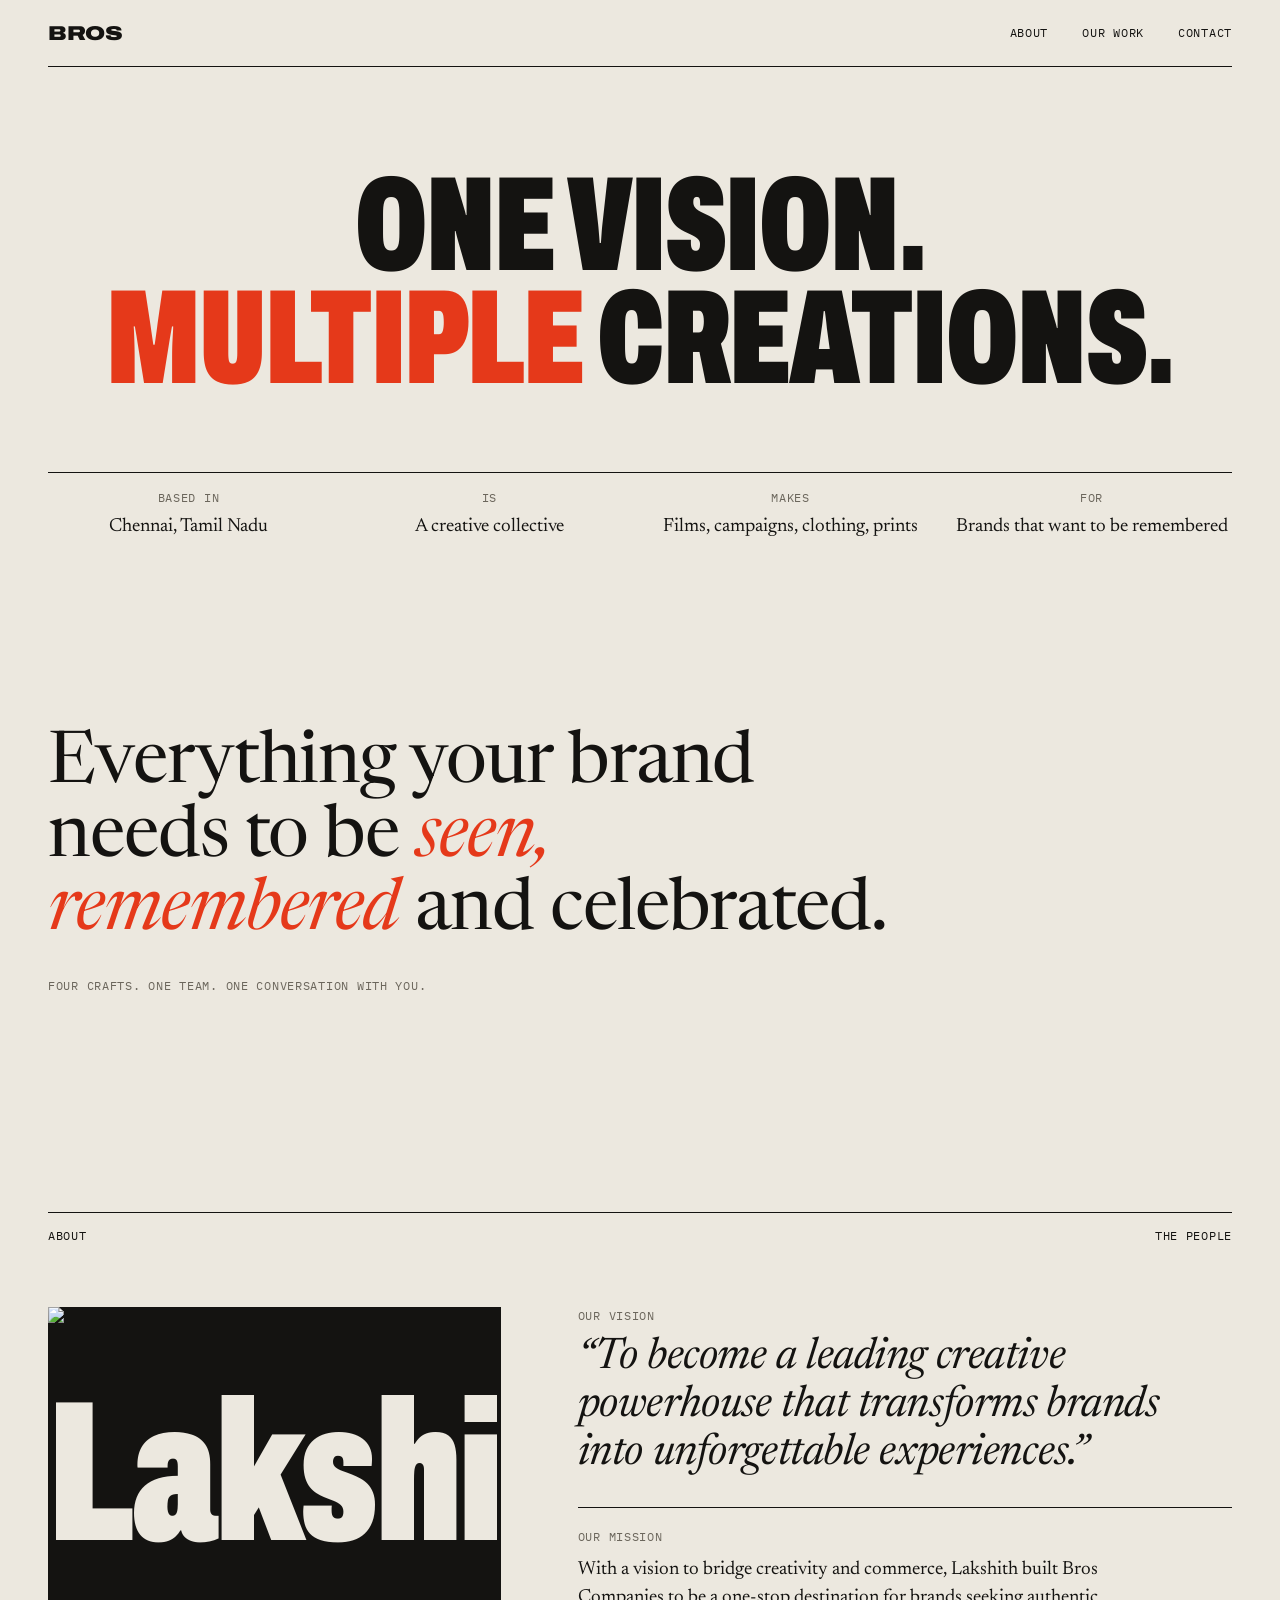
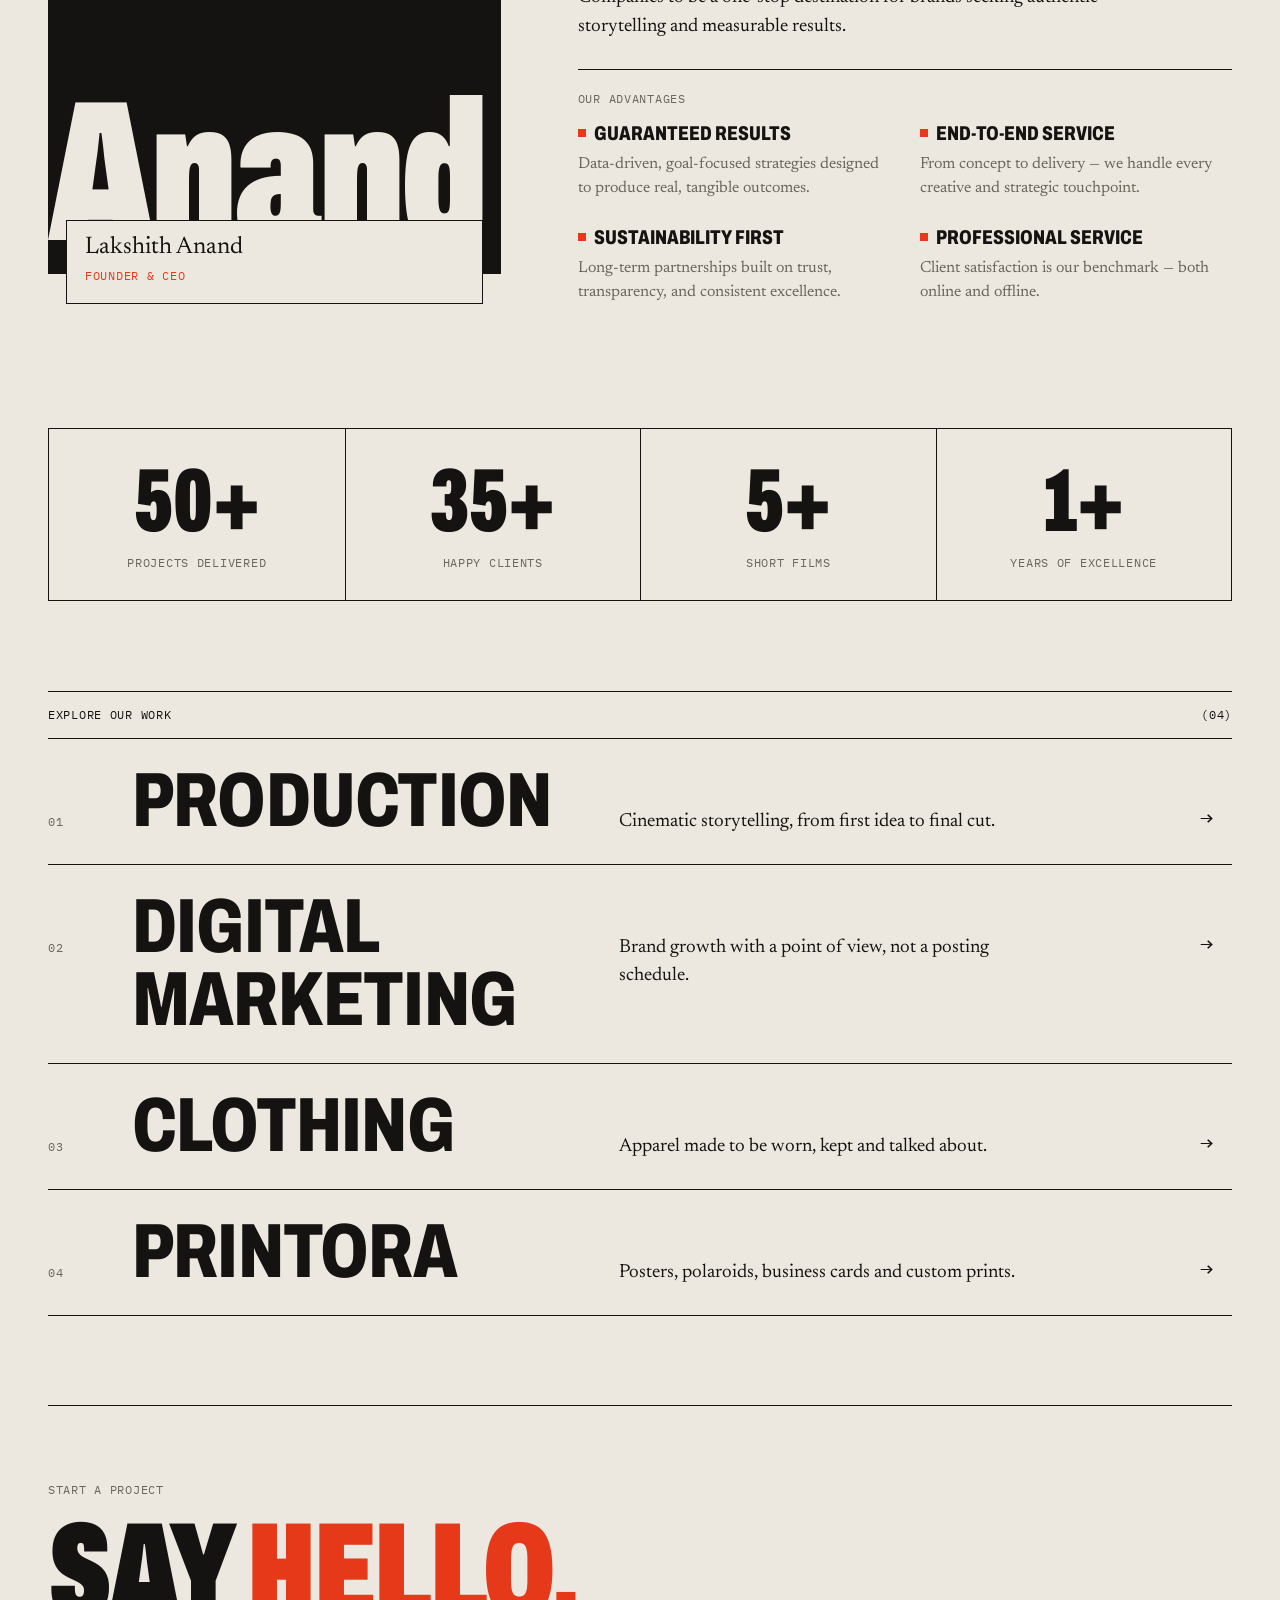
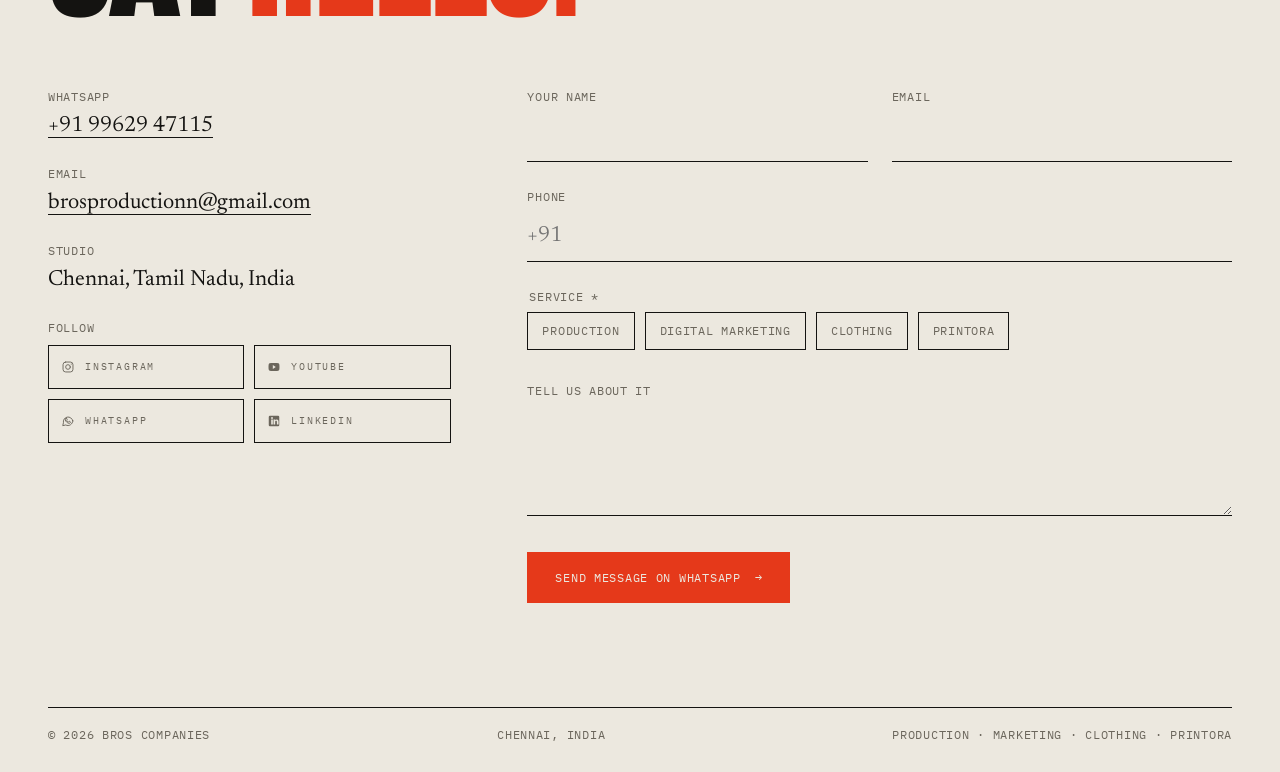
==== index.html @ 53634e50 "Add files via upload" ====
<!DOCTYPE html>
<html lang="en">
<head>
<meta charset="utf-8">
<meta name="viewport" content="width=device-width, initial-scale=1, viewport-fit=cover">
<title>Bros Companies — One Vision. Multiple Creations.</title>
<link rel="preconnect" href="https://fonts.googleapis.com">
<link href="https://fonts.googleapis.com/css2?family=Archivo:wdth,wght@62..125,500..900&family=IBM+Plex+Mono:wght@400;500&family=Newsreader:ital,wght@0,400;1,400&display=swap" rel="stylesheet">
<link rel="stylesheet" href="style.css">
<script src="main.js"></script>
</head>
<body>
<div class="wrap">
  <header>
    <a class="logo" href="#top">BROS</a>
    <nav class="mono">
      <a href="#about">About</a>
      <a href="#work">Our work</a>
      <a href="#contact">Contact</a>
    </nav>
  </header>



  <section class="hero" id="top">
    <h1>One vision.<br><em>Multiple</em> creations.</h1>
    <div class="meta">
      <p><span class="mono">Based in</span>Chennai, Tamil Nadu</p>
      <p><span class="mono">Is</span>A creative collective</p>
      <p><span class="mono">Makes</span>Films, campaigns, clothing, prints</p>
      <p><span class="mono">For</span>Brands that want to be remembered</p>
    </div>
  </section>

  <section class="statement">
    <p>Everything your brand needs to be <i>seen, remembered</i> and celebrated.</p>
    <span class="mono">Four crafts. One team. One conversation with you.</span>
  </section>

  <section class="about" id="about">
    <div class="sec-head mono"><span>About</span><span>The people</span></div>
    <div class="ab-grid">
      <figure class="photo">
        <div class="img"><img src="images/lakshith.jpeg" alt="Lakshith Anand" loading="lazy"></div>
        <figcaption><b>Lakshith Anand</b><span class="mono">Founder &amp; CEO</span></figcaption>
      </figure>
      <div>
        <span class="ab-label mono">Our vision</span>
        <p class="vision">“To become a leading creative powerhouse that transforms brands into unforgettable experiences.”</p>
        <div class="ab-block">
          <span class="ab-label mono">Our mission</span>
          <p>With a vision to bridge creativity and commerce, Lakshith built Bros Companies to be a one-stop destination for brands seeking authentic storytelling and measurable results.</p>
        </div>
        <div class="ab-block">
          <span class="ab-label mono">Our advantages</span>
          <ul class="adv">
            <li><h4>Guaranteed results</h4><p>Data-driven, goal-focused strategies designed to produce real, tangible outcomes.</p></li>
            <li><h4>End-to-end service</h4><p>From concept to delivery — we handle every creative and strategic touchpoint.</p></li>
            <li><h4>Sustainability first</h4><p>Long-term partnerships built on trust, transparency, and consistent excellence.</p></li>
            <li><h4>Professional service</h4><p>Client satisfaction is our benchmark — both online and offline.</p></li>
          </ul>
        </div>
      </div>
    </div>
    <div class="stats">
      <div><b>50+</b><span class="mono">Projects delivered</span></div>
      <div><b>35+</b><span class="mono">Happy clients</span></div>
      <div><b>5+</b><span class="mono">Short films</span></div>
      <div><b>1+</b><span class="mono">Years of excellence</span></div>
    </div>
  </section>

  <section id="work" style="padding-bottom:clamp(40px,7vw,90px)">
    <div class="sec-head mono"><span>Explore our work</span><span>(04)</span></div>
    <ul class="index">
      <li><a class="row" href="production.html"><span class="n mono">01</span><h3>Production</h3><p>Cinematic storytelling, from first idea to final cut.</p><span class="arr">→</span></a></li>
      <li><a class="row" href="marketing.html"><span class="n mono">02</span><h3>Digital Marketing</h3><p>Brand growth with a point of view, not a posting schedule.</p><span class="arr">→</span></a></li>
      <li><a class="row" href="#contact"><span class="n mono">03</span><h3>Clothing</h3><p>Apparel made to be worn, kept and talked about.</p><span class="arr">→</span></a></li>
      <li><a class="row" href="#contact"><span class="n mono">04</span><h3>Printora</h3><p>Posters, polaroids, business cards and custom prints.</p><span class="arr">→</span></a></li>
    </ul>
  </section>

  <section class="contact" id="contact">
    <span class="mono" style="color:var(--mute)">Start a project</span>
    <h2>Say <em>hello.</em></h2>
    <div class="c-grid">
      <div class="c-info">
        <dl>
          <dt class="mono">WhatsApp</dt>
          <dd><a href="https://wa.me/919962947115">+91 99629 47115</a></dd>
          <dt class="mono">Email</dt>
          <dd><a href="mailto:brosproductionn@gmail.com">brosproductionn@gmail.com</a></dd>
          <dt class="mono">Studio</dt>
          <dd>Chennai, Tamil Nadu, India</dd>
          <dt class="mono">Follow</dt>
          <dd class="soc">
            <a href="#contact"><svg aria-hidden="true" viewBox="0 0 24 24"><rect x="3.5" y="3.5" width="17" height="17" rx="4.5"/><circle cx="12" cy="12" r="4"/><circle class="icon-fill" cx="17.6" cy="6.8" r="1"/></svg><span>Instagram</span></a>
            <a href="#contact"><svg aria-hidden="true" viewBox="0 0 24 24"><path class="icon-fill" d="M21 7.2a2.3 2.3 0 0 0-1.6-1.6C18 5.2 12 5.2 12 5.2s-6 0-7.4.4A2.3 2.3 0 0 0 3 7.2C2.6 8.6 2.6 12 2.6 12s0 3.4.4 4.8a2.3 2.3 0 0 0 1.6 1.6c1.4.4 7.4.4 7.4.4s6 0 7.4-.4a2.3 2.3 0 0 0 1.6-1.6c.4-1.4.4-4.8.4-4.8s0-3.4-.4-4.8Z"/><path class="icon-cutout" d="m10 15.5 5-3.5-5-3.5v7Z"/></svg><span>YouTube</span></a>
            <a href="https://wa.me/919962947115"><svg aria-hidden="true" viewBox="0 0 24 24"><path d="M20.2 11.7a8.1 8.1 0 0 1-12 7.1L3 20l1.2-5A8.1 8.1 0 1 1 20.2 11.7Z"/><path d="M8.2 7.8c.2-.4.4-.4.7-.4h.5c.2 0 .4.1.5.4l.7 1.7c.1.3.1.5-.1.7l-.5.6c-.2.2-.2.4 0 .7.5.9 1.3 1.6 2.2 2.1.3.2.5.2.7-.1l.7-.8c.2-.2.4-.3.7-.2l1.6.8c.3.1.4.3.4.5 0 .3-.2 1.2-.7 1.6-.5.5-1.2.7-2 .6-1.1-.2-2.6-.9-4-2.2-1.1-1-2.1-2.5-2.3-3.5-.2-.9.1-1.8.5-2.3.3-.3.6-.5.8-.5Z"/></svg><span>WhatsApp</span></a>
            <a href="#contact"><svg aria-hidden="true" viewBox="0 0 24 24"><rect class="icon-fill" x="3" y="3" width="18" height="18" rx="2"/><path class="icon-cutout" d="M7.2 9.6H10V18H7.2V9.6Zm1.4-1.1a1.6 1.6 0 1 1 0-3.2 1.6 1.6 0 0 1 0 3.2ZM11.5 9.6h2.7v1.1c.4-.8 1.2-1.4 2.5-1.4 2.6 0 3.1 1.7 3.1 4V18H17v-4.2c0-1 0-2.2-1.4-2.2s-1.6 1.1-1.6 2.1V18h-2.8V9.6Z"/></svg><span>LinkedIn</span></a>
          </dd>
        </dl>
      </div>
      <form id="hello" novalidate>
        <div class="two">
          <label class="field"><span class="mono">Your name</span><input name="name" autocomplete="name" required></label>
          <label class="field"><span class="mono">Email</span><input name="email" type="email" autocomplete="email" required></label>
        </div>
        <label class="field"><span class="mono">Phone</span><input name="phone" type="tel" autocomplete="tel" placeholder="+91"></label>
        <fieldset class="field">
          <legend class="mono">Service *</legend>
          <div class="chips">
            <label><input type="checkbox" name="div" value="Production"><span class="mono">Production</span></label>
            <label><input type="checkbox" name="div" value="Digital Marketing"><span class="mono">Digital Marketing</span></label>
            <label><input type="checkbox" name="div" value="Clothing"><span class="mono">Clothing</span></label>
            <label><input type="checkbox" name="div" value="Printora"><span class="mono">Printora</span></label>
          </div>
        </fieldset>
        <label class="field"><span class="mono">Tell us about it</span><textarea name="msg" required></textarea></label>
        <button class="send mono" type="submit">Send message on WhatsApp <span>→</span></button>
        <p class="status mono" id="status" role="status"></p>
      </form>
    </div>
  </section>


  <footer class="mono">
    <span>© 2026 Bros Companies</span>
    <span>Chennai, India</span>
    <span>Production · Marketing · Clothing · Printora</span>
  </footer>
</div>
<a class="wa-bar mono" href="https://wa.me/919962947115"><span>Chat on WhatsApp</span><span>→</span></a>
<script>
(function(){
  var f=document.getElementById('hello'),s=document.getElementById('status'),TO='brosproductionn@gmail.com',WA='919962947115';
  f.addEventListener('submit',function(e){
    e.preventDefault();
    var d=new FormData(f),name=(d.get('name')||'').trim(),email=(d.get('email')||'').trim(),msg=(d.get('msg')||'').trim();
    var picks=d.getAll('div').join(', ');
    if(!name||!/^\S+@\S+\.\S+$/.test(email)||!picks||!msg){s.textContent='Please add your name, email, a service and a message.';return;}
    var subject='New enquiry'+(picks?' — '+picks:'')+' — '+name;
    var body='Name: '+name+'\nEmail: '+email+'\nPhone: '+((d.get('phone')||'').trim()||'-')+'\nInterested in: '+(picks||'Not sure yet')+'\n\n'+msg;
    var url='https://wa.me/'+WA+'?text='+encodeURIComponent(subject+'\n\n'+body);
    s.innerHTML='Opening WhatsApp… If nothing opens, email us at <a href="mailto:'+TO+'">'+TO+'</a>.';
    try{window.location.href=url;}catch(err){}
  });
})();
</script>
</body>
</html>
---- style.css ----
:root{
  --paper:#ece8df; --ink:#141311; --mute:#6b665c; --line:#141311; --accent:#e5391a; --accent-ink:#ece8df;
  box-sizing:border-box; padding-top:env(safe-area-inset-top,0px); padding-bottom:env(safe-area-inset-bottom,0px);
}
@media (prefers-color-scheme: dark){
  :root:not([data-theme="light"]){--paper:#141311;--ink:#ece8df;--mute:#9a9487;--line:#ece8df;--accent:#ff5a36;--accent-ink:#141311}
}
:root[data-theme="dark"]{--paper:#141311;--ink:#ece8df;--mute:#9a9487;--line:#ece8df;--accent:#ff5a36;--accent-ink:#141311}
*,*::before,*::after{box-sizing:border-box}
html{scroll-padding-top:env(safe-area-inset-top,0px);scroll-behavior:smooth}
body{margin:0;background:var(--paper);color:var(--ink);font-family:"Newsreader",Georgia,serif;font-size:19px;line-height:1.5}
.mono{font-family:"IBM Plex Mono",ui-monospace,Menlo,monospace;font-size:12px;letter-spacing:.06em;text-transform:uppercase}
.wrap{padding:0 clamp(18px,4vw,48px)}
a{color:inherit}

header{display:flex;justify-content:space-between;align-items:center;padding:18px 0;border-bottom:1px solid var(--line)}
.logo{font-family:"Archivo",Arial,sans-serif;font-stretch:125%;font-weight:900;font-size:20px;letter-spacing:-.02em;text-decoration:none}
nav{display:flex;gap:clamp(14px,3vw,34px)}
nav a{text-decoration:none}
nav a:hover{color:var(--accent)}

.hero{padding:clamp(40px,8vw,110px) 0 clamp(30px,5vw,60px)}
.hero h1{margin:0;font-family:"Archivo",Arial,sans-serif;font-stretch:62%;font-weight:900;text-transform:uppercase;
  font-size:clamp(48px,10.5vw,152px);line-height:.84;letter-spacing:-.015em}
.hero{text-align:center}
.hero h1 em{font-style:normal;color:var(--accent)}
.meta{display:grid;grid-template-columns:repeat(auto-fit,minmax(170px,1fr));gap:20px;margin-top:clamp(36px,6vw,80px);padding-top:16px;border-top:1px solid var(--line)}
.meta p{margin:0}
.meta .mono{color:var(--mute);display:block;margin-bottom:6px}

.sec-head{display:flex;justify-content:space-between;padding:14px 0;border-top:1px solid var(--line)}

.index{list-style:none;margin:0;padding:0;border-bottom:1px solid var(--line)}
.index li{border-top:1px solid var(--line)}
.row{display:grid;grid-template-columns:64px 1fr 1.2fr 32px;gap:20px;align-items:baseline;padding:26px 0;text-decoration:none;transition:background .2s,color .2s,padding .2s}
.row .n{color:var(--mute)}
.row h3{margin:0;font-family:"Archivo",Arial,sans-serif;font-stretch:75%;font-weight:800;text-transform:uppercase;font-size:clamp(34px,6vw,84px);line-height:.95;letter-spacing:-.01em}
.row p{margin:0;max-width:44ch}
.row .arr{font-family:"IBM Plex Mono",monospace;font-size:22px;transition:transform .2s}
.row:hover{background:var(--accent);color:var(--accent-ink);padding-left:14px;padding-right:14px}
.row:hover .n{color:var(--accent-ink)}
.row:hover .arr{transform:translateX(6px)}

.statement{padding:clamp(60px,10vw,150px) 0}
.statement p{margin:0;max-width:20ch;font-size:clamp(32px,5.6vw,84px);line-height:1.02;letter-spacing:-.015em}
.statement p i{color:var(--accent)}
.statement .mono{display:block;margin-top:28px;color:var(--mute)}

.contact{border-top:1px solid var(--line);padding:clamp(36px,6vw,70px) 0}
.contact a.big{display:block;font-family:"Archivo",Arial,sans-serif;font-stretch:62%;font-weight:900;text-transform:uppercase;
  font-size:clamp(48px,13vw,200px);line-height:.88;text-decoration:none;word-break:break-word}
.contact a.big:hover{color:var(--accent)}
.contact h2{margin:10px 0 clamp(30px,5vw,60px);font-family:"Archivo",Arial,sans-serif;font-stretch:62%;font-weight:900;text-transform:uppercase;font-size:clamp(48px,10.5vw,152px);line-height:.84;letter-spacing:-.015em}
.contact h2 em{font-style:normal;color:var(--accent)}
.c-grid{display:grid;grid-template-columns:minmax(0,.8fr) minmax(0,1.4fr);gap:clamp(28px,6vw,90px);align-items:start}
.c-info dl{margin:0}
.c-info dt{color:var(--mute);margin-top:22px}
.c-info dt:first-child{margin-top:0}
.c-info dd{margin:4px 0 0;font-size:22px}
.c-info a{text-decoration:none;border-bottom:1px solid var(--line)}
.c-info a:hover{color:var(--accent);border-color:var(--accent)}
.c-info dd.soc{display:grid;grid-template-columns:repeat(2,minmax(0,1fr));gap:10px;margin-top:8px;font-size:12px}
.c-info dd.soc a{min-width:0;min-height:44px;display:flex;align-items:center;gap:10px;padding:0 12px;border:1px solid var(--line);color:var(--mute);transition:background .2s,color .2s,border-color .2s}
.c-info dd.soc a:hover{background:var(--ink);border-color:var(--ink);color:var(--paper)}
.c-info dd.soc svg{width:14px;height:14px;flex:none;fill:none;stroke:currentColor;stroke-width:1.6;stroke-linecap:round;stroke-linejoin:round}
.c-info dd.soc .icon-fill{fill:currentColor;stroke:none}
.c-info dd.soc .icon-cutout{fill:var(--paper);stroke:none}
.c-info dd.soc a:hover .icon-cutout{fill:var(--ink)}
.c-info dd.soc span{font-family:"IBM Plex Mono",ui-monospace,Menlo,monospace;font-size:10px;letter-spacing:.18em;text-transform:uppercase;white-space:nowrap}
.field{display:block;margin-bottom:26px}
.field .mono{display:block;color:var(--mute);margin-bottom:6px}
.field input,.field textarea{width:100%;background:transparent;color:var(--ink);border:0;border-bottom:1px solid var(--line);border-radius:0;padding:8px 0;font:inherit;font-size:22px;outline:none}
.field textarea{resize:vertical;min-height:110px}
.field input:focus,.field textarea:focus{border-bottom-color:var(--accent);box-shadow:0 1px 0 var(--accent)}
.two{display:grid;grid-template-columns:1fr 1fr;gap:24px}
fieldset.field{border:0;padding:0;margin:0 0 26px}
fieldset .mono{margin-bottom:10px}
.chips{display:flex;flex-wrap:wrap;gap:10px}
.chips label{position:relative;cursor:pointer}
.chips input{position:absolute;opacity:0;inset:0;width:100%;height:100%;cursor:pointer}
.chips span{display:inline-block;border:1px solid var(--line);padding:9px 14px;transition:background .15s,color .15s}
.chips input:checked+span{background:var(--ink);color:var(--paper)}
.chips input:focus-visible+span{outline:2px solid var(--accent);outline-offset:2px}
.send{display:inline-flex;align-items:center;gap:14px;background:var(--accent);color:var(--accent-ink);border:0;padding:18px 28px;cursor:pointer}
.send:hover{background:var(--ink);color:var(--paper)}
.status{margin:16px 0 0;color:var(--mute);min-height:1.5em}
.status a{color:inherit}
.wa-bar{display:none;position:fixed;left:0;right:0;bottom:0;z-index:20;justify-content:space-between;align-items:center;gap:12px;background:var(--ink);color:var(--paper);padding:14px clamp(18px,4vw,48px) calc(14px + env(safe-area-inset-bottom,0px));text-decoration:none}
@media (max-width:720px){.c-grid,.two{grid-template-columns:1fr}}
.about{padding:clamp(40px,7vw,90px) 0}
.ab-grid{display:grid;grid-template-columns:minmax(0,.9fr) minmax(0,1.3fr);gap:clamp(28px,6vw,90px);align-items:start;margin-top:clamp(24px,4vw,48px)}
.photo{position:relative;margin:0 0 44px}
.photo .img{aspect-ratio:4/5;background:var(--ink);color:var(--paper);display:flex;align-items:center;justify-content:center;font-family:"Archivo",Arial,sans-serif;font-stretch:62%;font-weight:900;font-size:clamp(90px,16vw,200px);letter-spacing:-.02em}
.photo figcaption{position:absolute;left:18px;right:18px;bottom:-30px;background:var(--paper);border:1px solid var(--line);padding:12px 18px}
.photo figcaption b{display:block;font-weight:400;font-size:24px;line-height:1.2}
.photo figcaption .mono{color:var(--accent)}
.ab-label{display:block;color:var(--mute);margin-bottom:10px}
.vision{margin:0 0 8px;font-style:italic;font-size:clamp(26px,3.4vw,44px);line-height:1.1;letter-spacing:-.01em}
.ab-block{border-top:1px solid var(--line);padding-top:20px;margin-top:28px}
.ab-block p{margin:0;max-width:52ch}
.adv{display:grid;grid-template-columns:1fr 1fr;gap:22px 30px;margin:0;padding:0;list-style:none}
.adv h4{margin:0 0 4px;display:flex;align-items:center;gap:8px;font-family:"Archivo",Arial,sans-serif;font-stretch:75%;font-weight:800;text-transform:uppercase;font-size:20px}
.adv h4::before{content:"";width:8px;height:8px;background:var(--accent);flex:none}
.adv p{margin:0;color:var(--mute);font-size:16px}
.stats{display:grid;grid-template-columns:repeat(4,1fr);border:1px solid var(--line);margin-top:clamp(60px,9vw,110px)}
.stats div{padding:28px 12px;text-align:center;border-left:1px solid var(--line)}
.stats div:first-child{border-left:0}
.stats b{display:block;font-family:"Archivo",Arial,sans-serif;font-stretch:62%;font-weight:900;font-size:clamp(44px,7vw,96px);line-height:1}
.stats .mono{color:var(--mute);display:block;margin-top:8px}
@media (max-width:720px){.ab-grid,.adv{grid-template-columns:1fr}.stats{grid-template-columns:1fr 1fr}.stats div:nth-child(3){border-left:0}.stats div:nth-child(n+3){border-top:1px solid var(--line)}}
.p-hero{text-align:center;padding:clamp(36px,6vw,80px) 0 clamp(30px,5vw,60px)}
.back{display:inline-block;text-decoration:none;color:var(--mute);margin-bottom:clamp(28px,5vw,60px)}
.back:hover{color:var(--accent)}
.p-hero h1{margin:8px 0 16px;font-family:"Archivo",Arial,sans-serif;font-stretch:62%;font-weight:900;text-transform:uppercase;font-size:clamp(48px,10.5vw,152px);line-height:.84;letter-spacing:-.015em}
.p-hero p{margin:0 auto;max-width:42ch;color:var(--mute)}
.p-sec{padding-bottom:clamp(40px,7vw,90px)}
.films{display:grid;grid-template-columns:repeat(3,1fr);gap:20px;margin-top:24px}
.film{display:block;text-decoration:none}
.frame{position:relative;aspect-ratio:16/9;background:var(--ink);color:var(--paper);padding:14px;display:flex;flex-direction:column;justify-content:space-between;transition:background .2s,color .2s}
.frame b{font-family:"Archivo",Arial,sans-serif;font-stretch:62%;font-weight:900;font-size:clamp(64px,9vw,120px);line-height:.8}
.tri{position:absolute;right:16px;bottom:16px;width:0;height:0;border-left:18px solid var(--accent);border-top:11px solid transparent;border-bottom:11px solid transparent}
.film:hover .frame{background:var(--accent);color:var(--accent-ink)}
.film:hover .tri{border-left-color:var(--accent-ink)}
.film h3{margin:14px 0 4px;font-weight:400;font-size:24px;line-height:1.15}
.film .mono{color:var(--mute)}
.posters{display:grid;grid-template-columns:repeat(5,1fr);gap:16px;margin-top:24px}
.poster{aspect-ratio:2/3;border:1px solid var(--line);display:flex;align-items:flex-end;padding:12px;color:var(--mute);transition:background .2s,color .2s}
.poster:hover{background:var(--ink);color:var(--paper)}
.p-cta{border-top:1px solid var(--line);padding:clamp(40px,7vw,80px) 0;text-align:center}
.p-cta .mono{color:var(--mute)}
.p-cta a{display:block;margin-top:12px;font-family:"Archivo",Arial,sans-serif;font-stretch:62%;font-weight:900;text-transform:uppercase;font-size:clamp(40px,8vw,120px);line-height:.9;text-decoration:none}
.p-cta a:hover{color:var(--accent)}
@media (max-width:720px){.films{grid-template-columns:1fr}.posters{grid-template-columns:1fr 1fr}.p-hero h1{font-size:14vw}}
footer{display:flex;flex-wrap:wrap;justify-content:space-between;gap:12px;padding:18px 0 28px;border-top:1px solid var(--line);color:var(--mute)}

@media (max-width:720px){
  body{font-size:17px}
  .row{grid-template-columns:36px 1fr 24px;gap:12px}
  .row p{grid-column:2 / 3;grid-row:2}
  .row .arr{grid-row:1;grid-column:3}
  nav{gap:16px}
  .hero{padding-top:36px}
  .hero h1,.contact h2{font-size:14vw}
  .meta{grid-template-columns:1fr 1fr;gap:18px 14px;font-size:16px}
  .row{padding:20px 0}
  .row:active{background:var(--accent);color:var(--accent-ink)}
  .chips span{padding:12px 16px}
  .send{width:100%;justify-content:space-between}
  .c-info dd{font-size:20px;overflow-wrap:anywhere}
  .statement p{max-width:none}
  footer{flex-direction:column}
  .wa-bar{display:flex}
  body{padding-bottom:64px}
}
@media (prefers-reduced-motion:reduce){*{transition:none!important;scroll-behavior:auto!important}}

/* Scroll reveal: fades in when an element enters the screen, fades out when it leaves */
.js .reveal{opacity:0;transform:translateY(28px);transition:opacity .8s cubic-bezier(.2,.7,.2,1),transform .8s cubic-bezier(.2,.7,.2,1),background .2s,color .2s}
.js .reveal.in{opacity:1;transform:none;transition-delay:var(--d,0ms),var(--d,0ms),0s,0s}
@media (prefers-reduced-motion:reduce){.js .reveal{opacity:1;transform:none;transition:none}}

/* Digital Marketing page */
a.send{text-decoration:none;margin-top:28px}
.svc-grid{display:grid;grid-template-columns:repeat(4,1fr);border:1px solid var(--line);margin-bottom:clamp(40px,7vw,90px)}
.svc{padding:22px 20px 26px;border-left:1px solid var(--line)}
.svc:first-child{border-left:0}
.svc .mono{display:block;color:var(--accent);margin-bottom:34px}
.svc h3{margin:0 0 10px;font-family:"Archivo",Arial,sans-serif;font-stretch:75%;font-weight:800;text-transform:uppercase;font-size:28px;line-height:1}
.svc p{margin:0;color:var(--mute);font-size:16px}
.clients{display:grid;grid-template-columns:repeat(3,1fr);gap:20px;margin-top:24px}
.client{aspect-ratio:4/3;border:1px solid var(--line);padding:14px;display:flex;flex-direction:column;justify-content:space-between;transition:background .2s,color .2s}
.client .mono{color:var(--mute)}
.client b{font-family:"Archivo",Arial,sans-serif;font-stretch:62%;font-weight:900;font-size:clamp(56px,8vw,110px);line-height:.8}
.client h3{margin:0;font-weight:400;font-size:22px;line-height:1.15}
.client:hover{background:var(--ink);color:var(--paper)}
.client:hover .mono{color:var(--paper)}
.collabs{display:grid;grid-template-columns:repeat(3,1fr);gap:16px;margin-top:24px}
@media (max-width:720px){.svc-grid{grid-template-columns:1fr 1fr}.svc:nth-child(3){border-left:0}.svc:nth-child(n+3){border-top:1px solid var(--line)}.svc h3{font-size:22px}.clients,.collabs{grid-template-columns:1fr 1fr;gap:12px}.client{aspect-ratio:1/1}.client b{font-size:44px}.client h3{font-size:17px}}

@media (max-width:720px){
  .marketing-page .clients{grid-template-columns:minmax(0,1fr)}
  .marketing-page .client{min-width:0;aspect-ratio:4/3;min-height:280px}
  .marketing-page .client-image{min-width:0;min-height:120px}
  .marketing-page .collabs{grid-template-columns:repeat(2,minmax(0,1fr))}
  .marketing-page .collabs>:last-child:nth-child(odd){grid-column:1/-1;width:calc(50% - 6px);justify-self:center}
  .marketing-page .p-hero h1{font-size:clamp(42px,12vw,64px);line-height:.9;overflow-wrap:anywhere}
  .marketing-page .p-cta a{font-size:clamp(32px,9vw,52px);overflow-wrap:anywhere}
}
@media (max-width:480px){
  .marketing-page header{align-items:flex-start;flex-wrap:wrap;gap:12px}
  .marketing-page nav{flex-wrap:wrap;justify-content:flex-end;gap:8px 14px}
  .marketing-page .svc-grid{grid-template-columns:minmax(0,1fr)}
  .marketing-page .svc{border-left:0;padding:18px}
  .marketing-page .svc+.svc{border-top:1px solid var(--line)}
  .marketing-page .svc .mono{margin-bottom:18px}
  .marketing-page .collabs{grid-template-columns:minmax(0,1fr)}
  .marketing-page .collabs>:last-child:nth-child(odd){grid-column:auto;width:100%}
}

/* Images: put an <img> inside any placeholder and it fills the frame */
.photo .img,.frame,.poster{position:relative;overflow:hidden}
.photo .img img,.frame>img,.poster>img{position:absolute;inset:0;width:100%;height:100%;object-fit:cover;display:block}
.frame .tri{z-index:1}
.client-image{flex:1;min-height:0;width:100%;display:flex;align-items:center;justify-content:center}
.client-image img{width:100%;height:100%;object-fit:contain;padding:10px 0;display:block}
.frame>img{transition:transform .5s ease}
.film:hover .frame>img{transform:scale(1.05)}
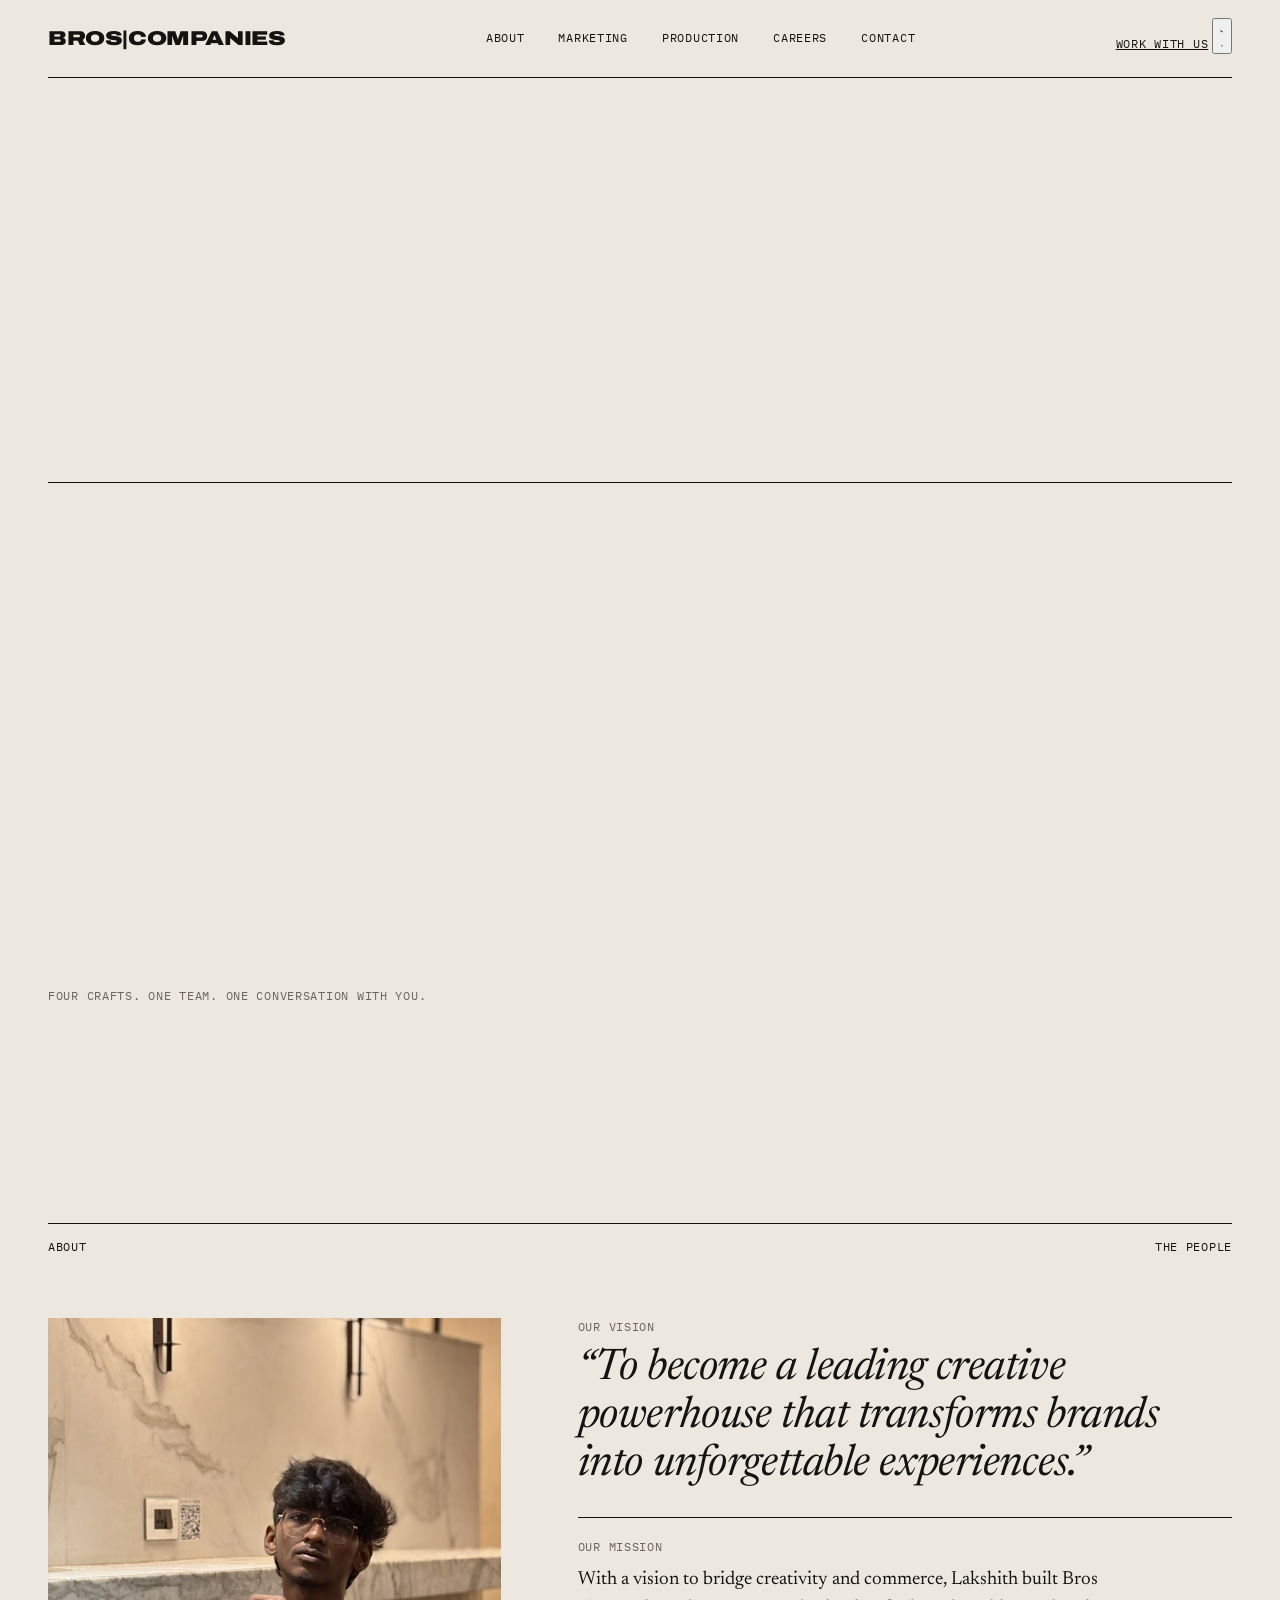
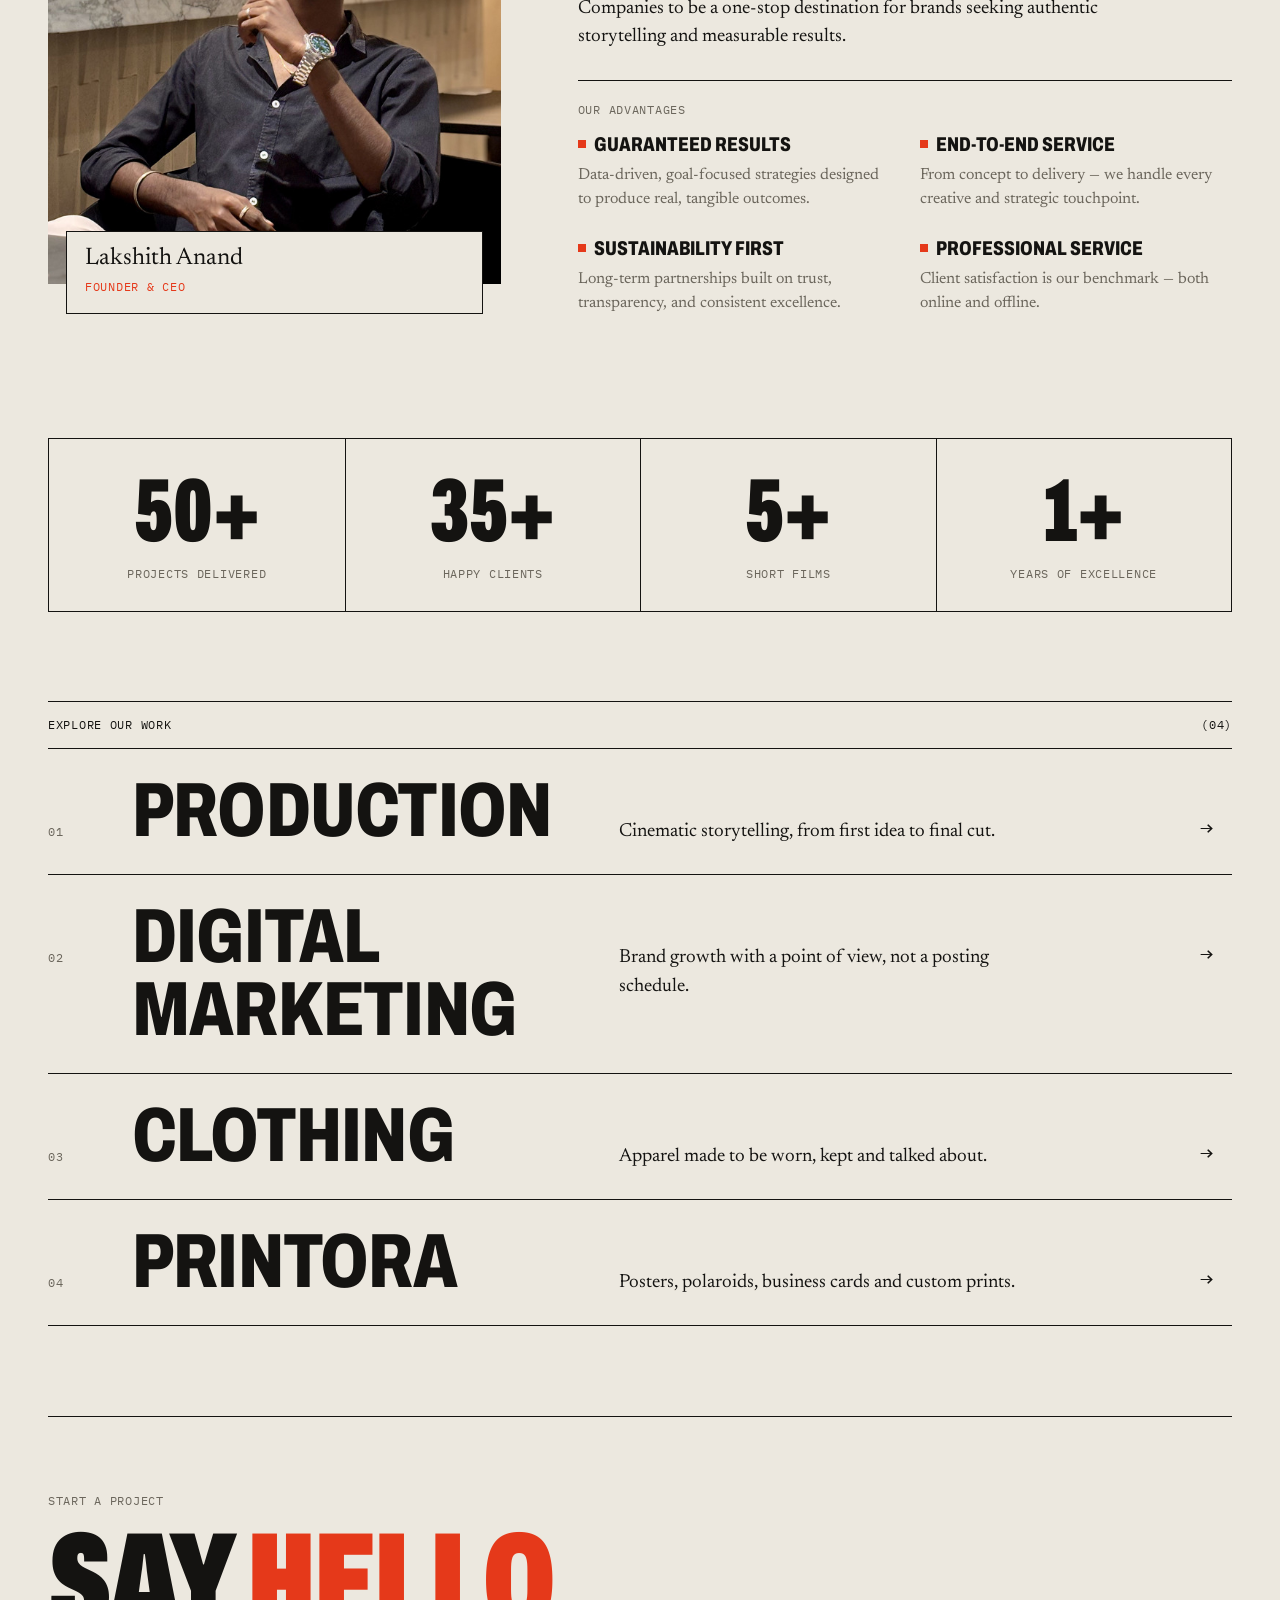
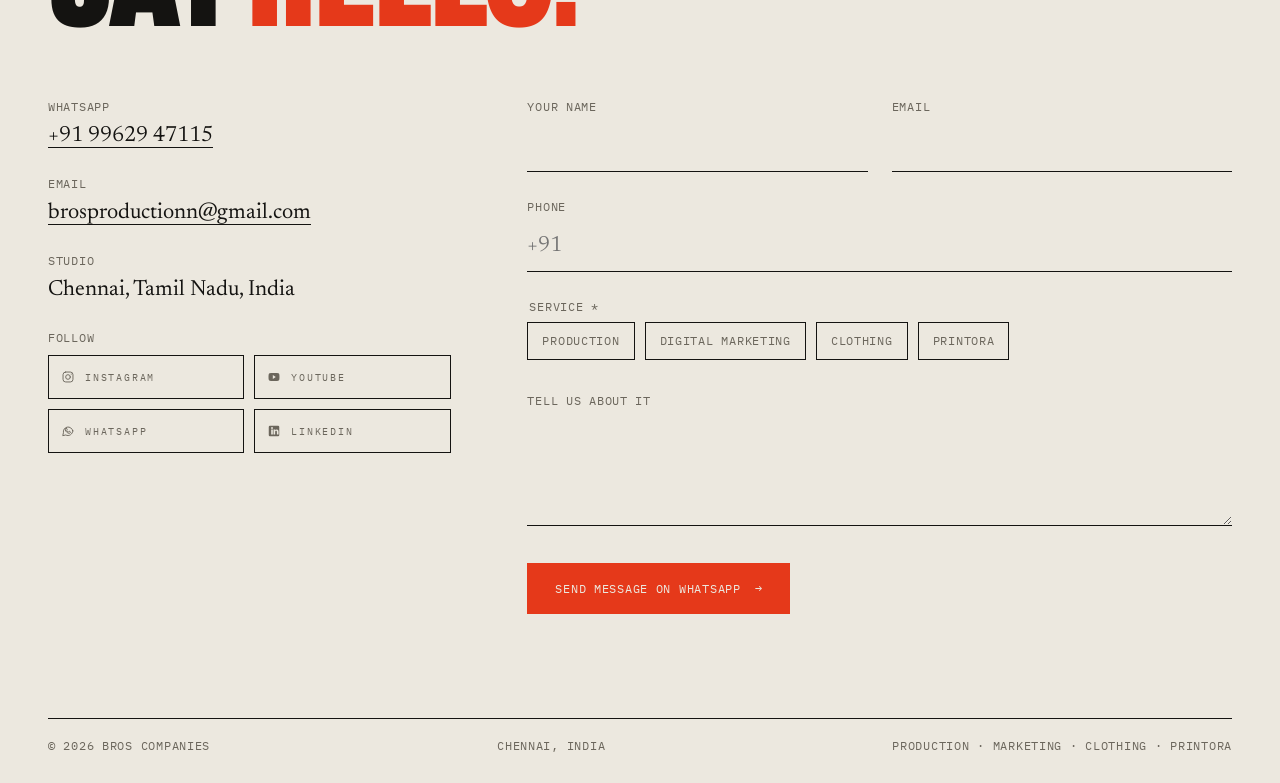
==== commit a5948e23: "Refactor header and enhance social media links Updated header structure and added new social media l" ====
--- a/index.html
+++ b/index.html
@@ -11,13 +11,22 @@
 </head>
 <body>
 <div class="wrap">
-  <header>
-    <a class="logo" href="#top">BROS</a>
-    <nav class="mono">
-      <a href="#about">About</a>
-      <a href="#work">Our work</a>
-      <a href="#contact">Contact</a>
+  <header class="site-header">
+    <a class="logo" href="index.html" aria-label="Bros Companies home"><span>BROS</span><span class="logo-divider">|</span><span class="logo-sub">COMPANIES</span></a>
+    <nav class="site-nav mono" aria-label="Main navigation">
+      <a href="index.html#about">About</a>
+      <a href="marketing.html">Marketing</a>
+      <a href="production.html">Production</a>
+      <a href="careers.html">Careers</a>
+      <a href="index.html#contact">Contact</a>
     </nav>
+    <div class="header-actions">
+      <a class="nav-cta mono" href="careers.html#apply">Work with us</a>
+      <button class="theme-toggle" type="button" aria-label="Switch to dark theme" title="Switch theme">
+        <svg class="moon-icon" aria-hidden="true" viewBox="0 0 24 24"><path d="M20.2 15.4A8.5 8.5 0 0 1 8.6 3.8 8.5 8.5 0 1 0 20.2 15.4Z"/></svg>
+        <svg class="sun-icon" aria-hidden="true" viewBox="0 0 24 24"><circle cx="12" cy="12" r="4"/><path d="M12 2v2m0 16v2M4.93 4.93l1.42 1.42m11.3 11.3 1.42 1.42M2 12h2m16 0h2M4.93 19.07l1.42-1.42m11.3-11.3 1.42-1.42"/></svg>
+      </button>
+    </div>
   </header>
 
 
@@ -94,10 +103,55 @@
           <dd>Chennai, Tamil Nadu, India</dd>
           <dt class="mono">Follow</dt>
           <dd class="soc">
-            <a href="#contact"><svg aria-hidden="true" viewBox="0 0 24 24"><rect x="3.5" y="3.5" width="17" height="17" rx="4.5"/><circle cx="12" cy="12" r="4"/><circle class="icon-fill" cx="17.6" cy="6.8" r="1"/></svg><span>Instagram</span></a>
-            <a href="#contact"><svg aria-hidden="true" viewBox="0 0 24 24"><path class="icon-fill" d="M21 7.2a2.3 2.3 0 0 0-1.6-1.6C18 5.2 12 5.2 12 5.2s-6 0-7.4.4A2.3 2.3 0 0 0 3 7.2C2.6 8.6 2.6 12 2.6 12s0 3.4.4 4.8a2.3 2.3 0 0 0 1.6 1.6c1.4.4 7.4.4 7.4.4s6 0 7.4-.4a2.3 2.3 0 0 0 1.6-1.6c.4-1.4.4-4.8.4-4.8s0-3.4-.4-4.8Z"/><path class="icon-cutout" d="m10 15.5 5-3.5-5-3.5v7Z"/></svg><span>YouTube</span></a>
-            <a href="https://wa.me/919962947115"><svg aria-hidden="true" viewBox="0 0 24 24"><path d="M20.2 11.7a8.1 8.1 0 0 1-12 7.1L3 20l1.2-5A8.1 8.1 0 1 1 20.2 11.7Z"/><path d="M8.2 7.8c.2-.4.4-.4.7-.4h.5c.2 0 .4.1.5.4l.7 1.7c.1.3.1.5-.1.7l-.5.6c-.2.2-.2.4 0 .7.5.9 1.3 1.6 2.2 2.1.3.2.5.2.7-.1l.7-.8c.2-.2.4-.3.7-.2l1.6.8c.3.1.4.3.4.5 0 .3-.2 1.2-.7 1.6-.5.5-1.2.7-2 .6-1.1-.2-2.6-.9-4-2.2-1.1-1-2.1-2.5-2.3-3.5-.2-.9.1-1.8.5-2.3.3-.3.6-.5.8-.5Z"/></svg><span>WhatsApp</span></a>
-            <a href="#contact"><svg aria-hidden="true" viewBox="0 0 24 24"><rect class="icon-fill" x="3" y="3" width="18" height="18" rx="2"/><path class="icon-cutout" d="M7.2 9.6H10V18H7.2V9.6Zm1.4-1.1a1.6 1.6 0 1 1 0-3.2 1.6 1.6 0 0 1 0 3.2ZM11.5 9.6h2.7v1.1c.4-.8 1.2-1.4 2.5-1.4 2.6 0 3.1 1.7 3.1 4V18H17v-4.2c0-1 0-2.2-1.4-2.2s-1.6 1.1-1.6 2.1V18h-2.8V9.6Z"/></svg><span>LinkedIn</span></a>
+            <a
+              class="social-instagram"
+              href="https://www.instagram.com/_bros_production"
+              target="_blank"
+              rel="noopener noreferrer"
+            >
+              <svg aria-hidden="true" viewBox="0 0 24 24">
+                <rect x="3.5" y="3.5" width="17" height="17" rx="4.5"/>
+                <circle cx="12" cy="12" r="4"/>
+                <circle class="icon-fill" cx="17.6" cy="6.8" r="1"/>
+              </svg>
+              <span>Instagram</span>
+            </a>
+            <a
+              class="social-youtube"
+              href="https://www.youtube.com/@brosproductionn"
+              target="_blank"
+              rel="noopener noreferrer"
+            >
+              <svg aria-hidden="true" viewBox="0 0 24 24">
+                <path class="icon-fill" d="M21 7.2a2.3 2.3 0 0 0-1.6-1.6C18 5.2 12 5.2 12 5.2s-6 0-7.4.4A2.3 2.3 0 0 0 3 7.2C2.6 8.6 2.6 12 2.6 12s0 3.4.4 4.8a2.3 2.3 0 0 0 1.6 1.6c1.4.4 7.4.4 7.4.4s6 0 7.4-.4a2.3 2.3 0 0 0 1.6-1.6c.4-1.4.4-4.8.4-4.8s0-3.4-.4-4.8Z"/>
+                <path class="icon-cutout" d="m10 15.5 5-3.5-5-3.5v7Z"/>
+              </svg>
+              <span>YouTube</span>
+            </a>
+            <a
+              class="social-whatsapp"
+              href="https://wa.me/919962947115"
+              target="_blank"
+              rel="noopener noreferrer"
+            >
+              <svg aria-hidden="true" viewBox="0 0 24 24">
+                <path d="M20.2 11.7a8.1 8.1 0 0 1-12 7.1L3 20l1.2-5A8.1 8.1 0 1 1 20.2 11.7Z"/>
+                <path d="M8.2 7.8c.2-.4.4-.4.7-.4h.5c.2 0 .4.1.5.4l.7 1.7c.1.3.1.5-.1.7l-.5.6c-.2.2-.2.4 0 .7.5.9 1.3 1.6 2.2 2.1.3.2.5.2.7-.1l.7-.8c.2-.2.4-.3.7-.2l1.6.8c.3.1.4.3.4.5 0 .3-.2 1.2-.7 1.6-.5.5-1.2.7-2 .6-1.1-.2-2.6-.9-4-2.2-1.1-1-2.1-2.5-2.3-3.5-.2-.9.1-1.8.5-2.3.3-.3.6-.5.8-.5Z"/>
+              </svg>
+              <span>WhatsApp</span>
+            </a>
+            <a
+              class="social-linkedin"
+              href="https://www.linkedin.com/in/bros-production-310aa93b3/"
+              target="_blank"
+              rel="noopener noreferrer"
+            >
+              <svg aria-hidden="true" viewBox="0 0 24 24">
+                <rect class="icon-fill" x="3" y="3" width="18" height="18" rx="2"/>
+                <path class="icon-cutout" d="M7.2 9.6H10V18H7.2V9.6Zm1.4-1.1a1.6 1.6 0 1 1 0-3.2 1.6 1.6 0 0 1 0 3.2ZM11.5 9.6h2.7v1.1c.4-.8 1.2-1.4 2.5-1.4 2.6 0 3.1 1.7 3.1 4V18H17v-4.2c0-1 0-2.2-1.4-2.2s-1.6 1.1-1.6 2.1V18h-2.8V9.6Z"/>
+              </svg>
+              <span>LinkedIn</span>
+            </a>
           </dd>
         </dl>
       </div>
@@ -131,21 +185,51 @@
   </footer>
 </div>
 <a class="wa-bar mono" href="https://wa.me/919962947115"><span>Chat on WhatsApp</span><span>→</span></a>
+
+
 <script>
-(function(){
-  var f=document.getElementById('hello'),s=document.getElementById('status'),TO='brosproductionn@gmail.com',WA='919962947115';
-  f.addEventListener('submit',function(e){
-    e.preventDefault();
-    var d=new FormData(f),name=(d.get('name')||'').trim(),email=(d.get('email')||'').trim(),msg=(d.get('msg')||'').trim();
-    var picks=d.getAll('div').join(', ');
-    if(!name||!/^\S+@\S+\.\S+$/.test(email)||!picks||!msg){s.textContent='Please add your name, email, a service and a message.';return;}
-    var subject='New enquiry'+(picks?' — '+picks:'')+' — '+name;
-    var body='Name: '+name+'\nEmail: '+email+'\nPhone: '+((d.get('phone')||'').trim()||'-')+'\nInterested in: '+(picks||'Not sure yet')+'\n\n'+msg;
-    var url='https://wa.me/'+WA+'?text='+encodeURIComponent(subject+'\n\n'+body);
-    s.innerHTML='Opening WhatsApp… If nothing opens, email us at <a href="mailto:'+TO+'">'+TO+'</a>.';
-    try{window.location.href=url;}catch(err){}
-  });
-})();
+    (function () {
+        var f = document.getElementById('hello'),
+            s = document.getElementById('status'),
+            TO = 'brosproduction@gmail.com',
+            WA = '919962947115';
+
+        f.addEventListener('submit', function (e) {
+            e.preventDefault();
+
+            var d = new FormData(f),
+                name = (d.get('name') || '').trim(),
+                email = (d.get('email') || '').trim(),
+                msg = (d.get('msg') || '').trim();
+
+            var picks = d.getAll('div').join(', ');
+
+            if (!name || !/^\S+@\S+\.\S+$/.test(email) || !picks || !msg) {
+                s.textContent = 'Please add your name, email, a service and a message.';
+                return;
+            }
+
+            var subject = 'New enquiry(' + picks + ') - ' + name;
+
+            var body = 'Name: ' + name +
+                '\nEmail: ' + email +
+                '\nPhone: ' + (d.get('phone') || '').trim() +
+                '\nInterested in: ' + (picks || 'Not sure yet') +
+                '\n\n' + msg;
+
+            var url = 'https://wa.me/' + WA +
+                '?text=' + encodeURIComponent(subject + '\n\n' + body);
+
+            s.innerHTML = 'Opening WhatsApp... If nothing opens, email us at <a href="mailto:' +
+                TO + '">' + TO + '</a>.';
+
+            try {
+                window.location.href = url;
+            } catch (err) {}
+        });
+    })();
 </script>
+
+
 </body>
 </html>
